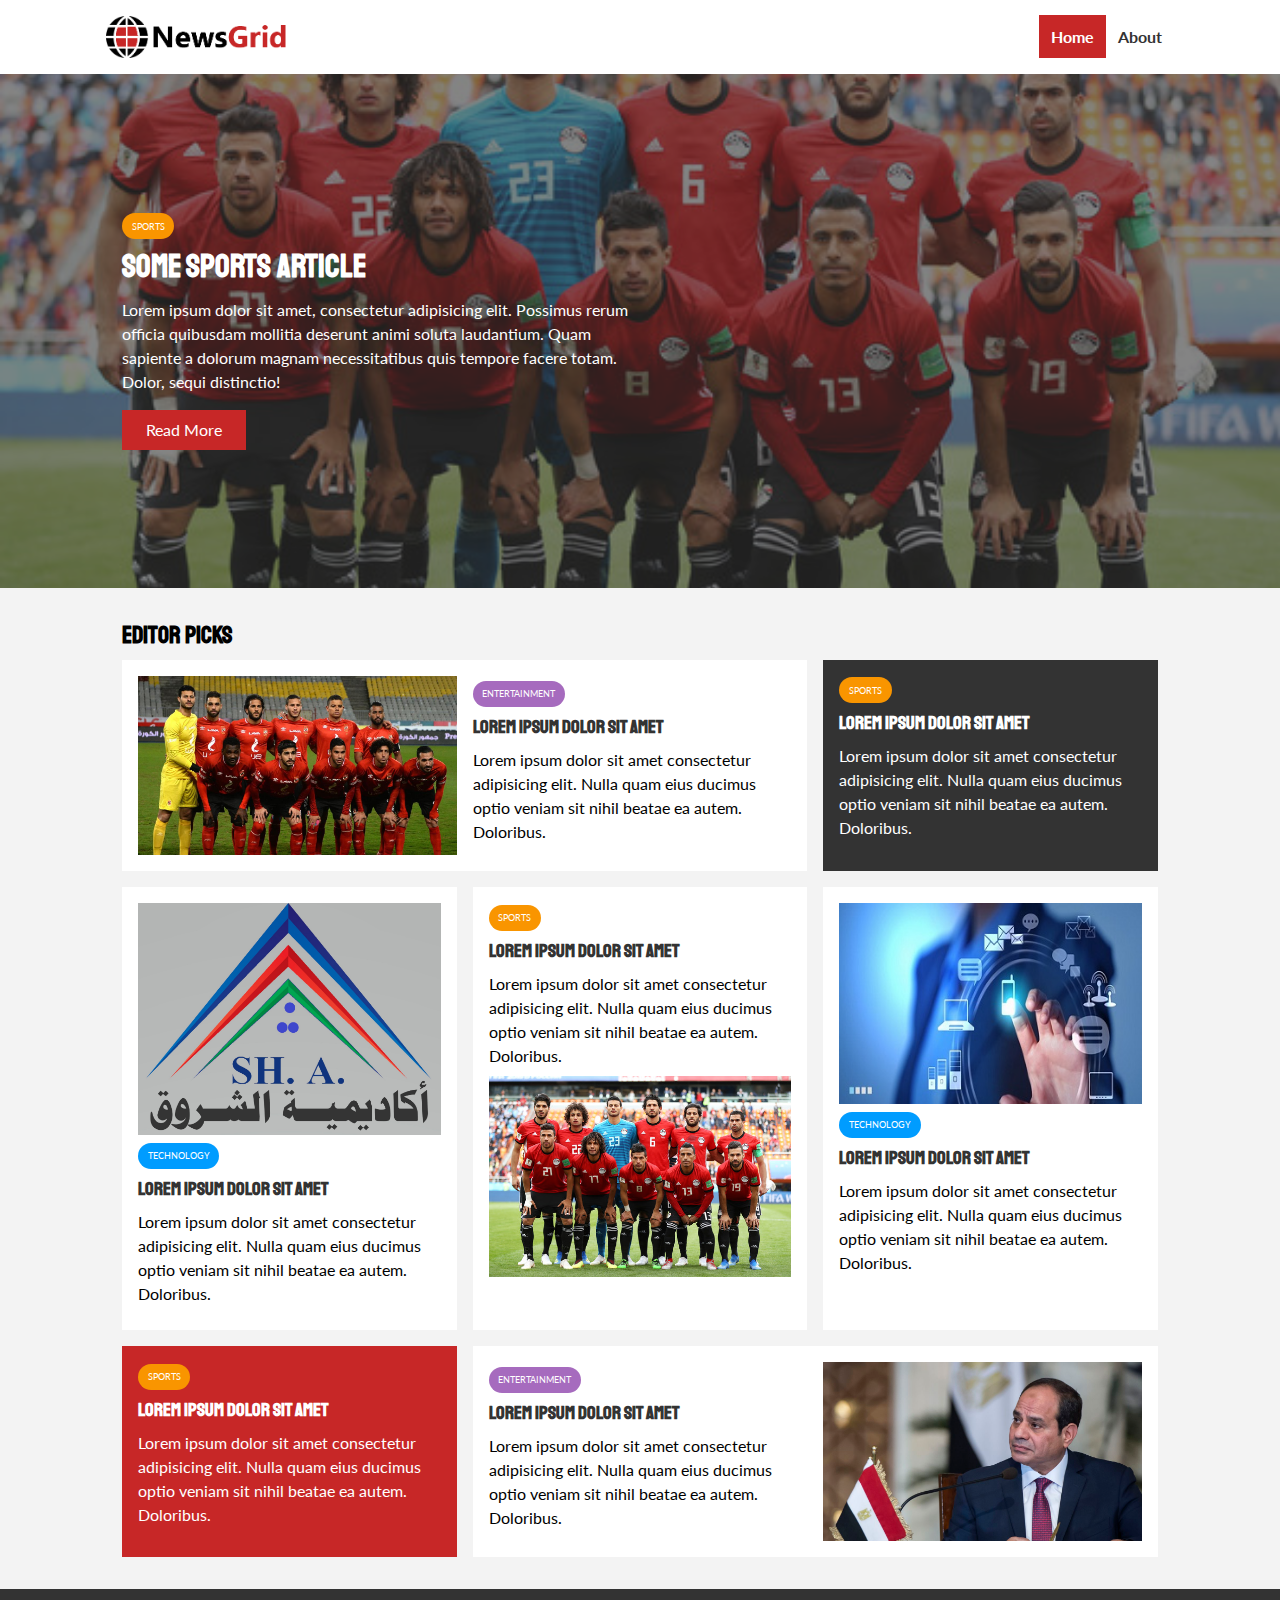
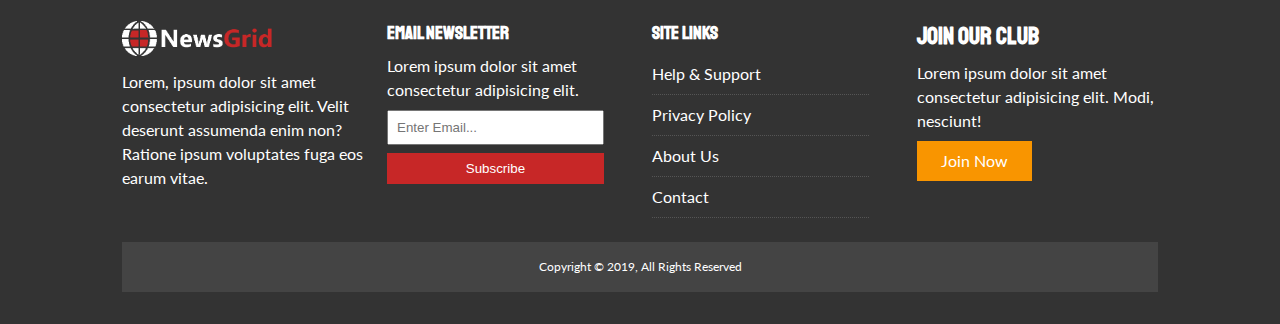
==== index.html @ 61c26cdf "first commit" ====
<!DOCTYPE html>
<html lang="en">
<head>
  <meta charset="UTF-8">
  <meta name="viewport" content="width=device-width, initial-scale=1.0">
  <meta http-equiv="X-UA-Compatible" content="ie=edge">
  <link rel="stylesheet" href="https://use.fontawesome.com/releases/v5.6.3/css/all.css" integrity="sha384-UHRtZLI+pbxtHCWp1t77Bi1L4ZtiqrqD80Kn4Z8NTSRyMA2Fd33n5dQ8lWUE00s/" crossorigin="anonymous">
  <link href="https://fonts.googleapis.com/css?family=Lato|Staatliches" rel="stylesheet">
  <link rel="stylesheet" href="css/style.css">
  <link rel="stylesheet" media="screen and (max-width: 768px)" href="css/mobile.css">
  <link rel="shortcut icon" type="image/x-icon" href="favicon.ico">
  <title>ABDOGrid | Latest News</title>
</head>
<body>
  <nav id="main-nav">
    <div class="container">
      <img src="img/logo.png" alt="NewsGrid" class="logo">
      <div class="social">
        <a href="http://facebook.com" target="_blank"><i class="fab fa-facebook fa-2x"></i></a>
        <a href="http://twitter.com" target="_blank"><i class="fab fa-twitter fa-2x"></i></a>
        <a href="http://instagram.com" target="_blank"><i class="fab fa-instagram fa-2x"></i></a>
        <a href="http://youtube.com" target="_blank"><i class="fab fa-youtube fa-2x"></i></a>
      </div>
      <ul>
        <li><a class="current" href="index.html">Home</a></li>
        <li><a href="about.html">About</a></li>
      </ul>
    </div>
  </nav>

  <!-- Showcase -->
  <header id="showcase">
    <div class="container">
      <div class="showcase-container">
        <div class="showcase-content">
          <div class="category category-sports">Sports</div>
          <h1>Some Sports Article</h1>
          <p>Lorem ipsum dolor sit amet, consectetur adipisicing elit. 
            Possimus rerum officia quibusdam mollitia deserunt animi soluta laudantium. 
            Quam sapiente a dolorum magnam necessitatibus quis tempore facere totam.
             Dolor, sequi distinctio!</p>
          <a href="article.html" class="btn btn-primary">Read More</a>
        </div>
      </div>
    </div>
  </header>

  <!-- Home Articles -->
  <section id="home-articles" class="py-2">
    <div class="container">
        <h2>Editor Picks</h2>
        <div class="articles-container">
          <article class="card">
            <img src="img/Al-Ahly.jpg" alt="">
            <div>
              <div class="category category-ent">Entertainment</div>
              <h3>
                <a href="article.html">Lorem ipsum dolor sit amet</a>
              </h3>
              <p>Lorem ipsum dolor sit amet consectetur adipisicing elit.
                 Nulla quam eius ducimus optio veniam sit nihil beatae ea autem. Doloribus.</p>
            </div>
          </article>
          <article class="card bg-dark">
            <div class="category category-sports">Sports</div>
            <h3>
              <a href="article.html">Lorem ipsum dolor sit amet</a>
            </h3>
            <p>Lorem ipsum dolor sit amet consectetur adipisicing elit. Nulla quam eius ducimus optio veniam sit nihil beatae ea autem. Doloribus.</p>
          </article>
          <article class="card">
            <img src="img/SHA.jpg" alt="">
            <div class="category category-tech">Technology</div>
            <h3>
              <a href="article.html">Lorem ipsum dolor sit amet</a>
            </h3>
            <p>Lorem ipsum dolor sit amet consectetur adipisicing elit. Nulla quam eius ducimus optio veniam sit nihil beatae ea autem. Doloribus.</p>
          </article>
          <article class="card">
            <div class="category category-sports">Sports</div>
            <h3>
              <a href="article.html">Lorem ipsum dolor sit amet</a>
            </h3>
            <p>Lorem ipsum dolor sit amet consectetur adipisicing elit. Nulla quam eius ducimus optio veniam sit nihil beatae ea autem. Doloribus.</p>
            <img src="img/Egypt.jpg" alt="">
          </article>
          <article class="card">
            <img src="img/Egypt and the techology.jpg" alt="">
            <div class="category category-tech">Technology</div>
            <h3>
              <a href="article.html">Lorem ipsum dolor sit amet</a>
            </h3>
            <p>Lorem ipsum dolor sit amet consectetur adipisicing elit. Nulla quam eius ducimus optio veniam sit nihil beatae ea autem. Doloribus.</p>
          </article>
          <article class="card bg-primary">
            <div class="category category-sports">Sports</div>
            <h3>
              <a href="article.html">Lorem ipsum dolor sit amet</a>
            </h3>
            <p>Lorem ipsum dolor sit amet consectetur adipisicing elit. Nulla quam eius ducimus optio veniam sit nihil beatae ea autem. Doloribus.</p>
          </article>
          <article class="card">
            <div>
              <div class="category category-ent">Entertainment</div>
              <h3>
                <a href="article.html">Lorem ipsum dolor sit amet</a>
              </h3>
              <p>Lorem ipsum dolor sit amet consectetur adipisicing elit. Nulla quam eius ducimus optio veniam sit nihil beatae ea autem. Doloribus.</p>
            </div>
            <img src="img/SISI.jpg" alt="">
          </article>
        </div>
    </div>
  </section>

  <!-- Footer -->
  <footer id="main-footer" class="py-2">
    <div class="container footer-container">
      <div>
        <img src="img/logo_light.png" alt="NewsGrid">
        <p>Lorem, ipsum dolor sit amet consectetur adipisicing elit. Velit deserunt assumenda enim non? Ratione ipsum voluptates fuga eos earum vitae.</p>
      </div>
      <div>
        <h3>Email Newsletter</h3>
        <p>Lorem ipsum dolor sit amet consectetur adipisicing elit.</p>
        <form>
          <input type="email" placeholder="Enter Email...">
          <input type="submit" value="Subscribe" class="btn btn-primary">
        </form>
      </div>
      <div>
        <h3>Site Links</h3>
        <ul class="list">
          <li><a href="#">Help & Support</a></li>
          <li><a href="#">Privacy Policy</a></li>
          <li><a href="#">About Us</a></li>
          <li><a href="#">Contact</a></li>
        </ul>
      </div>
      <div>
        <h2>Join Our Club</h2>
        <p>Lorem ipsum dolor sit amet consectetur adipisicing elit. Modi, nesciunt!</p>
        <a href="#" class="btn btn-secondary">Join Now</a>
      </div>
      <div>
        <p>
          Copyright &copy; 2019, All Rights Reserved
        </p>
      </div>
    </div>
  </footer>

</body>
</html>
---- css/style.css ----
:root {
  --primary-color: #c72727;
  --secondary-color: #f99500;
  --light-color: #f3f3f3;
  --dark-color: #333;
  --max-width: 1100px;
}

.category {
  --sports-color: #f99500;
  --ent-color: #a66bbe;
  --tech-color: #009cff;
}

* {
  margin: 0;
  padding: 0;
  box-sizing: border-box;
}

body {
  font-family: 'Lato', sans-serif;
  line-height: 1.5;
  background: var(--light-color);
 
}

a {
  color: #333;
  text-decoration: none;
}

ul {
  list-style: none;
}

p {
  margin: .5rem 0;
}

img {
  width: 100%;
}

h1, h2, h3, h4, h5, h6 {
  font-family: 'Staatliches', cursive;
  margin-bottom: .55rem;
  line-height: 1.3;
}

/* Utility */
.container {
  max-width: var(--max-width);
  margin: auto;
  padding: 0 2rem;
  overflow: hidden;
}

.category {
  display: inline-block;
  color: #fff;
  font-size: 0.55rem;
  text-transform: uppercase;
  padding: 0.4rem 0.6rem;
  border-radius: 15px;
  margin-bottom: 0.5rem;
}

.category-sports { background: var(--sports-color) }
.category-ent { background: var(--ent-color) }
.category-tech { background: var(--tech-color) }

.btn {
  display: inline-block;
  border: none;
  background: var(--dark-color);
  color: #fff;
  padding: 0.5rem 1.5rem;
}

.btn-light { background: var(--light-color) }
.btn-primary { background: var(--primary-color) }
.btn-secondary { background: var(--secondary-color) }

.btn-block {
  display: block;
  width: 100%;
  text-align: center;
}

.btn:hover {
  opacity: 0.9;
}

.card {
  background: #fff;
  padding: 1rem;
}

.bg-dark {
  background: var(--dark-color);
  color: #fff;
}

.bg-primary {
  background: var(--primary-color);
  color: #fff;
}

.bg-secondary {
  background: var(--secondary-color);
  color: #fff;
}

.bg-dark h1,
.bg-dark h2,
.bg-dark h3,
.bg-dark a,
.bg-primary h1,
.bg-primary h2,
.bg-primary h3,
.bg-primary a,
.bg-secondary h1,
.bg-secondary h2,
.bg-secondary h3,
.bg-secondary a {
  color: #fff;
}

.py-1 { padding: 1.5rem 0 }
.py-2 { padding: 2rem 0 }
.py-3 { padding: 3rem 0 }
.p-1 { padding: 1.5rem }
.p-2 { padding: 2rem }
.p-3 { padding: 3rem }

.l-heading {
  font-size: 3rem;
}

.list li {
  padding: .5rem 0;
  border-bottom: #555 dotted 1px;
  width: 90%;
}

.list li a:hover {
  color: var(--primary-color) !important;
}

/* Inner page grid container */
.page-container {
  display: grid;
  grid-template-columns: 5fr 2fr;
  margin: 2rem 0;
  grid-gap: 1.5rem;
}

.page-container > *:first-child {
  grid-row: 1 / span 3;
}

/* Navigation */
#main-nav {
  background: #fff;
  position: sticky;
  top: 0;
  z-index: 2;
}

#main-nav .container {
  display: grid;
  grid-template-columns: 6fr 3fr 2fr;
  padding: 1rem;
  align-items: center;
}

#main-nav .logo {
  width: 180px;
}

#main-nav ul {
  justify-self: end;
  display: flex;
}

#main-nav ul li a {
  padding: 0.75rem;
  font-weight: bold;
}

#main-nav ul li a.current {
  background: var(--primary-color);
  color: #fff;
}

#main-nav ul li a:hover {
  background: var(--light-color);
  color: var(--dark-color);
}

#main-nav .social {
  justify-self: center;
}

#main-nav .social i {
  color: #777;
  margin-right: .5rem;
}

/* Showcase */
#showcase {
  color: #fff;
  background: #333;
  padding: 2rem;
  position: relative;
}

#showcase:before {
  content: '';
  background: url('../img/Egypt.jpg') no-repeat center center/cover;
  position: absolute;
  top: 0;
  left: 0;
  width: 100%;
  height: 100%;
  opacity: 0.4;
}

#showcase .showcase-container {
  display: grid;
  grid-template-columns: repeat(2, 1fr);
  justify-content: center;
  align-items: center;
  height: 50vh;
}

#showcase .showcase-content {
  z-index: 1;
}

#showcase .showcase-content p {
  margin-bottom: 1rem;
}

/* Home Articles */
#home-articles .articles-container {
  display: grid;
  grid-template-columns: repeat(3, 1fr);
  grid-gap: 1rem;
}

#home-articles .articles-container > *:first-child,
#home-articles .articles-container > *:last-child {
  display: grid;
  grid-template-columns: repeat(2, 1fr);
  grid-gap: 1rem;
  align-items: center;
  grid-column: 1 / span 2;
}

#home-articles .articles-container > *:last-child {
  grid-column: 2 / span 2;
}

#article .meta {
  display: flex;
  justify-content: space-between;
  align-items: center;
  background: #eee;
  padding: 0.5rem;
}

#article .meta .category {
  margin-top: 0.4rem;
}

/* Footer */
#main-footer {
  background: var(--dark-color);
  color: #fff;
}

#main-footer img {
  width: 150px;
}

#main-footer a {
  color: #fff;
}

#main-footer .footer-container {
  display: grid;
  grid-template-columns: repeat(4, 1fr);
  grid-gap: 1.5rem;
}

#main-footer .footer-container > *:last-child {
  background: #444;
  grid-column: 1 / span 4;
  padding: .5rem;
  text-align: center;
  font-size: 0.75rem;
}

#main-footer .footer-container input[type='email'] {
  width: 90%;
  padding: 0.5rem;
  margin-bottom: 0.5rem;
}

#main-footer .footer-container input[type='submit'] {
  width: 90%;
}
---- css/mobile.css ----
/* Navigation */
#main-nav .social {
  display: none;
}

#main-nav .container {
  grid-template-columns: 1fr;
  grid-gap: 1.2rem;
}

#main-nav ul,
#main-nav .logo {
  justify-self: center;
}

#main-nav ul li a {
  padding: 0.50rem;
}

#home-articles .articles-container {
  grid-template-columns: repeat(2, 1fr);
}

#home-articles .articles-container > *:first-child,
#home-articles .articles-container > *:last-child {
  grid-template-columns: 1fr;
  grid-column: 1;
}

@media(max-width: 600px) {
  /* Stack Grid Items */
  #showcase .showcase-container,
  #home-articles .articles-container,
  #main-footer .footer-container {
    grid-template-columns: 1fr;
  }

  #main-footer .footer-container > *:last-child {
    grid-column: 1;
  }

  #main-footer .footer-container > *:first-child,
  #main-footer .footer-container > *:nth-child(2){
    border-bottom: #444 dotted 1px;
    padding-bottom: 1rem;
  }

  .page-container {
    grid-template-columns: 1fr;
    text-align: center;
  }

  .page-container > *:first-child {
    grid-row: 1;
  }

  .l-heading {
    font-size: 2rem;
  }
}
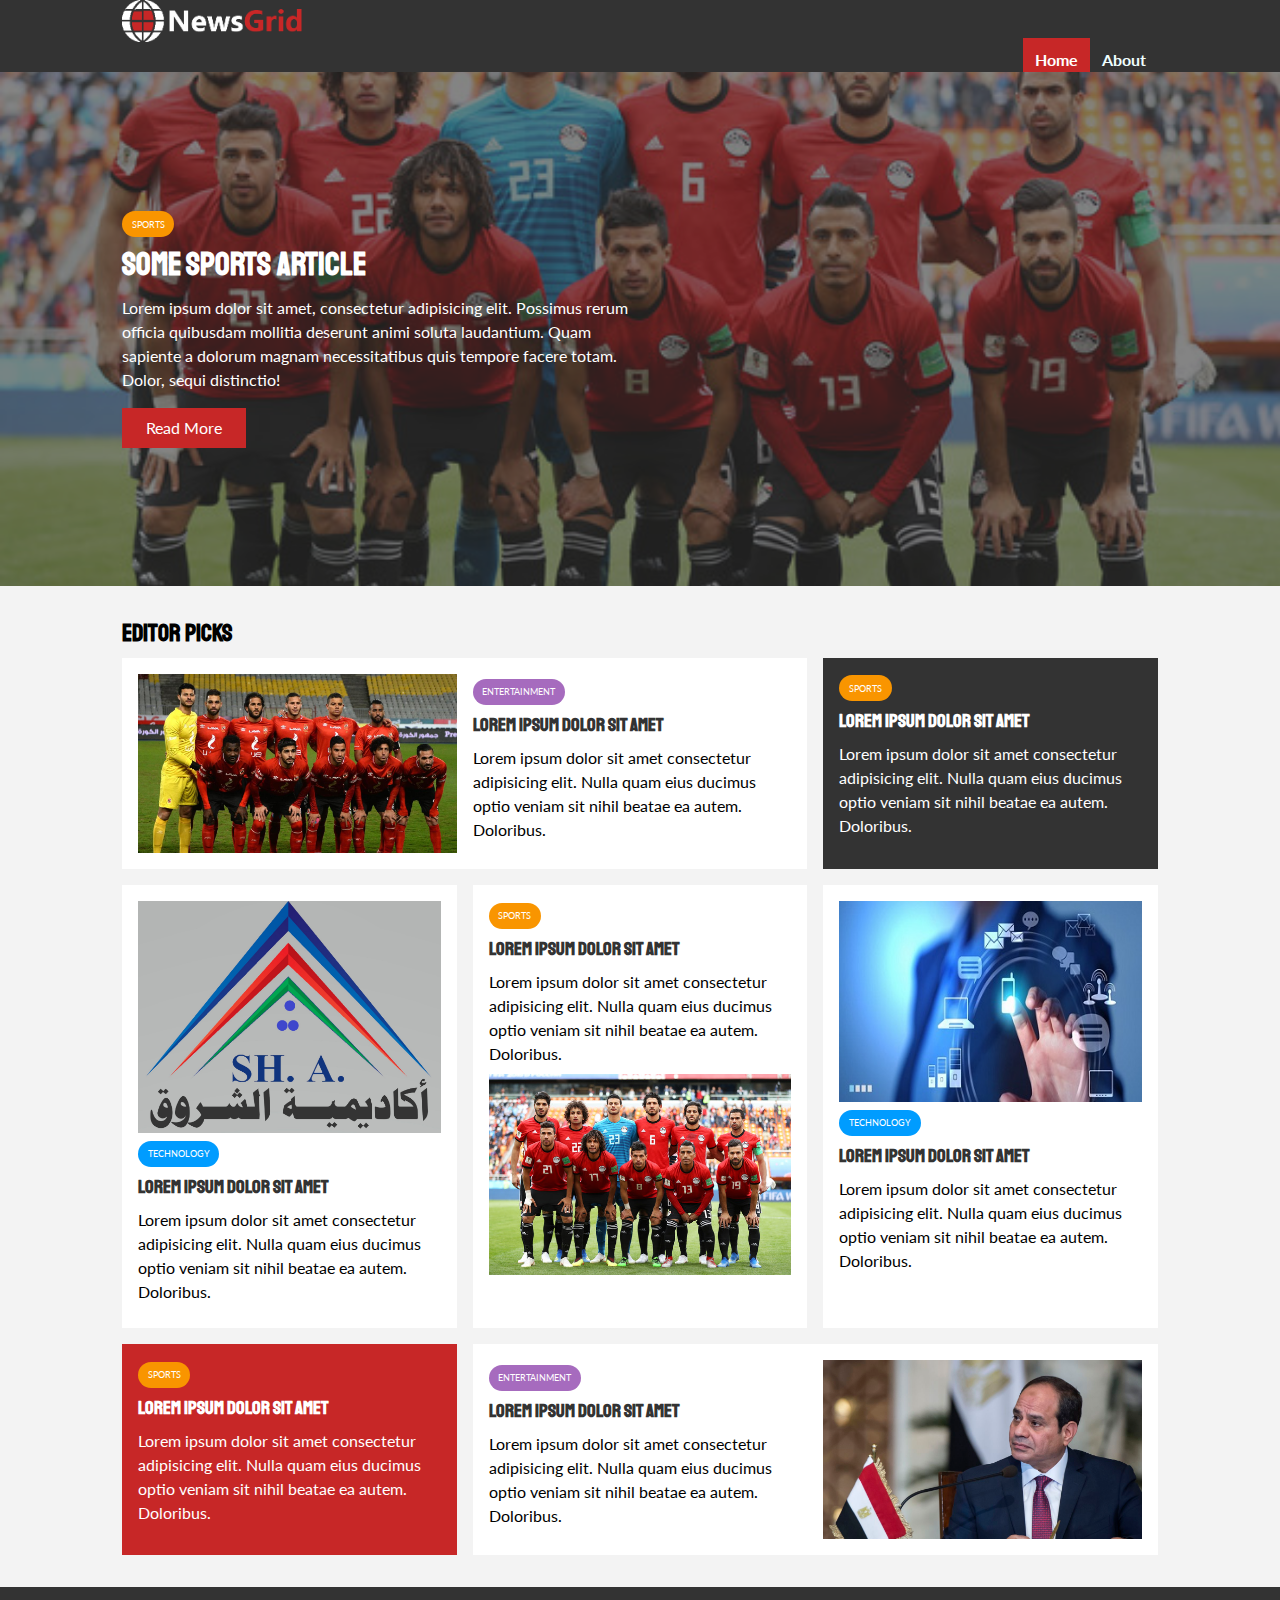
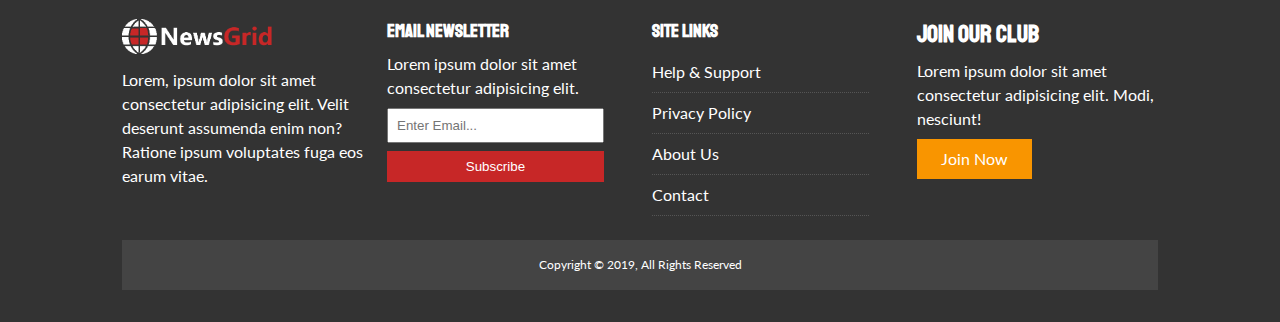
==== commit ab0e30b2: "done" ====
--- a/index.html
+++ b/index.html
@@ -1,64 +1,76 @@
 <!DOCTYPE html>
 <html lang="en">
-<head>
-  <meta charset="UTF-8">
-  <meta name="viewport" content="width=device-width, initial-scale=1.0">
-  <meta http-equiv="X-UA-Compatible" content="ie=edge">
-  <link rel="stylesheet" href="https://use.fontawesome.com/releases/v5.6.3/css/all.css" integrity="sha384-UHRtZLI+pbxtHCWp1t77Bi1L4ZtiqrqD80Kn4Z8NTSRyMA2Fd33n5dQ8lWUE00s/" crossorigin="anonymous">
-  <link href="https://fonts.googleapis.com/css?family=Lato|Staatliches" rel="stylesheet">
-  <link rel="stylesheet" href="css/style.css">
-  <link rel="stylesheet" media="screen and (max-width: 768px)" href="css/mobile.css">
-  <link rel="shortcut icon" type="image/x-icon" href="favicon.ico">
-  <title>ABDOGrid | Latest News</title>
-</head>
-<body>
-  <nav id="main-nav">
-    <div class="container">
-      <img src="img/logo.png" alt="NewsGrid" class="logo">
-      <div class="social">
-        <a href="http://facebook.com" target="_blank"><i class="fab fa-facebook fa-2x"></i></a>
-        <a href="http://twitter.com" target="_blank"><i class="fab fa-twitter fa-2x"></i></a>
-        <a href="http://instagram.com" target="_blank"><i class="fab fa-instagram fa-2x"></i></a>
-        <a href="http://youtube.com" target="_blank"><i class="fab fa-youtube fa-2x"></i></a>
+  <head>
+    <meta charset="UTF-8" />
+    <meta name="viewport" content="width=device-width, initial-scale=1.0" />
+    <meta http-equiv="X-UA-Compatible" content="ie=edge" />
+    <link
+      rel="stylesheet"
+      href="https://use.fontawesome.com/releases/v5.6.3/css/all.css"
+      integrity="sha384-UHRtZLI+pbxtHCWp1t77Bi1L4ZtiqrqD80Kn4Z8NTSRyMA2Fd33n5dQ8lWUE00s/"
+      crossorigin="anonymous"
+    />
+    <link
+      href="https://fonts.googleapis.com/css?family=Lato|Staatliches"
+      rel="stylesheet"
+    />
+    <link rel="stylesheet" href="css/style.css" />
+    <link
+      rel="stylesheet"
+      media="screen and (max-width: 768px)"
+      href="css/mobile.css"
+    />
+    <link rel="shortcut icon" type="image/x-icon" href="favicon.ico" />
+    <title>ABDOGrid | Latest News</title>
+  </head>
+  <body>
+    <nav id="main-nav">
+      <div class="container">
+        <img src="img/logo_light.png" alt="NewsGrid" class="logo" />
+
+        <ul>
+          <li><a class="current" href="index.html">Home</a></li>
+          <li><a href="about.html">About</a></li>
+        </ul>
       </div>
-      <ul>
-        <li><a class="current" href="index.html">Home</a></li>
-        <li><a href="about.html">About</a></li>
-      </ul>
-    </div>
-  </nav>
+    </nav>
 
-  <!-- Showcase -->
-  <header id="showcase">
-    <div class="container">
-      <div class="showcase-container">
-        <div class="showcase-content">
-          <div class="category category-sports">Sports</div>
-          <h1>Some Sports Article</h1>
-          <p>Lorem ipsum dolor sit amet, consectetur adipisicing elit. 
-            Possimus rerum officia quibusdam mollitia deserunt animi soluta laudantium. 
-            Quam sapiente a dolorum magnam necessitatibus quis tempore facere totam.
-             Dolor, sequi distinctio!</p>
-          <a href="article.html" class="btn btn-primary">Read More</a>
+    <!-- Showcase -->
+    <header id="showcase">
+      <div class="container">
+        <div class="showcase-container">
+          <div class="showcase-content">
+            <div class="category category-sports">Sports</div>
+            <h1>Some Sports Article</h1>
+            <p>
+              Lorem ipsum dolor sit amet, consectetur adipisicing elit. Possimus
+              rerum officia quibusdam mollitia deserunt animi soluta laudantium.
+              Quam sapiente a dolorum magnam necessitatibus quis tempore facere
+              totam. Dolor, sequi distinctio!
+            </p>
+            <a href="article.html" class="btn btn-primary">Read More</a>
+          </div>
         </div>
       </div>
-    </div>
-  </header>
+    </header>
 
-  <!-- Home Articles -->
-  <section id="home-articles" class="py-2">
-    <div class="container">
+    <!-- Home Articles -->
+    <section id="home-articles" class="py-2">
+      <div class="container">
         <h2>Editor Picks</h2>
         <div class="articles-container">
           <article class="card">
-            <img src="img/Al-Ahly.jpg" alt="">
+            <img src="img/Al-Ahly.jpg" alt="" />
             <div>
               <div class="category category-ent">Entertainment</div>
               <h3>
                 <a href="article.html">Lorem ipsum dolor sit amet</a>
               </h3>
-              <p>Lorem ipsum dolor sit amet consectetur adipisicing elit.
-                 Nulla quam eius ducimus optio veniam sit nihil beatae ea autem. Doloribus.</p>
+              <p>
+                Lorem ipsum dolor sit amet consectetur adipisicing elit. Nulla
+                quam eius ducimus optio veniam sit nihil beatae ea autem.
+                Doloribus.
+              </p>
             </div>
           </article>
           <article class="card bg-dark">
@@ -66,38 +78,58 @@
             <h3>
               <a href="article.html">Lorem ipsum dolor sit amet</a>
             </h3>
-            <p>Lorem ipsum dolor sit amet consectetur adipisicing elit. Nulla quam eius ducimus optio veniam sit nihil beatae ea autem. Doloribus.</p>
+            <p>
+              Lorem ipsum dolor sit amet consectetur adipisicing elit. Nulla
+              quam eius ducimus optio veniam sit nihil beatae ea autem.
+              Doloribus.
+            </p>
           </article>
           <article class="card">
-            <img src="img/SHA.jpg" alt="">
+            <img src="img/SHA.jpg" alt="" />
             <div class="category category-tech">Technology</div>
             <h3>
               <a href="article.html">Lorem ipsum dolor sit amet</a>
             </h3>
-            <p>Lorem ipsum dolor sit amet consectetur adipisicing elit. Nulla quam eius ducimus optio veniam sit nihil beatae ea autem. Doloribus.</p>
+            <p>
+              Lorem ipsum dolor sit amet consectetur adipisicing elit. Nulla
+              quam eius ducimus optio veniam sit nihil beatae ea autem.
+              Doloribus.
+            </p>
           </article>
           <article class="card">
             <div class="category category-sports">Sports</div>
             <h3>
               <a href="article.html">Lorem ipsum dolor sit amet</a>
             </h3>
-            <p>Lorem ipsum dolor sit amet consectetur adipisicing elit. Nulla quam eius ducimus optio veniam sit nihil beatae ea autem. Doloribus.</p>
-            <img src="img/Egypt.jpg" alt="">
+            <p>
+              Lorem ipsum dolor sit amet consectetur adipisicing elit. Nulla
+              quam eius ducimus optio veniam sit nihil beatae ea autem.
+              Doloribus.
+            </p>
+            <img src="img/Egypt.jpg" alt="" />
           </article>
           <article class="card">
-            <img src="img/Egypt and the techology.jpg" alt="">
+            <img src="img/Egypt and the techology.jpg" alt="" />
             <div class="category category-tech">Technology</div>
             <h3>
               <a href="article.html">Lorem ipsum dolor sit amet</a>
             </h3>
-            <p>Lorem ipsum dolor sit amet consectetur adipisicing elit. Nulla quam eius ducimus optio veniam sit nihil beatae ea autem. Doloribus.</p>
+            <p>
+              Lorem ipsum dolor sit amet consectetur adipisicing elit. Nulla
+              quam eius ducimus optio veniam sit nihil beatae ea autem.
+              Doloribus.
+            </p>
           </article>
           <article class="card bg-primary">
             <div class="category category-sports">Sports</div>
             <h3>
               <a href="article.html">Lorem ipsum dolor sit amet</a>
             </h3>
-            <p>Lorem ipsum dolor sit amet consectetur adipisicing elit. Nulla quam eius ducimus optio veniam sit nihil beatae ea autem. Doloribus.</p>
+            <p>
+              Lorem ipsum dolor sit amet consectetur adipisicing elit. Nulla
+              quam eius ducimus optio veniam sit nihil beatae ea autem.
+              Doloribus.
+            </p>
           </article>
           <article class="card">
             <div>
@@ -105,50 +137,58 @@
               <h3>
                 <a href="article.html">Lorem ipsum dolor sit amet</a>
               </h3>
-              <p>Lorem ipsum dolor sit amet consectetur adipisicing elit. Nulla quam eius ducimus optio veniam sit nihil beatae ea autem. Doloribus.</p>
+              <p>
+                Lorem ipsum dolor sit amet consectetur adipisicing elit. Nulla
+                quam eius ducimus optio veniam sit nihil beatae ea autem.
+                Doloribus.
+              </p>
             </div>
-            <img src="img/SISI.jpg" alt="">
+            <img src="img/SISI.jpg" alt="" />
           </article>
         </div>
-    </div>
-  </section>
+      </div>
+    </section>
 
-  <!-- Footer -->
-  <footer id="main-footer" class="py-2">
-    <div class="container footer-container">
-      <div>
-        <img src="img/logo_light.png" alt="NewsGrid">
-        <p>Lorem, ipsum dolor sit amet consectetur adipisicing elit. Velit deserunt assumenda enim non? Ratione ipsum voluptates fuga eos earum vitae.</p>
+    <!-- Footer -->
+    <footer id="main-footer" class="py-2">
+      <div class="container footer-container">
+        <div>
+          <img src="img/logo_light.png" alt="NewsGrid" />
+          <p>
+            Lorem, ipsum dolor sit amet consectetur adipisicing elit. Velit
+            deserunt assumenda enim non? Ratione ipsum voluptates fuga eos earum
+            vitae.
+          </p>
+        </div>
+        <div>
+          <h3>Email Newsletter</h3>
+          <p>Lorem ipsum dolor sit amet consectetur adipisicing elit.</p>
+          <form>
+            <input type="email" placeholder="Enter Email..." />
+            <input type="submit" value="Subscribe" class="btn btn-primary" />
+          </form>
+        </div>
+        <div>
+          <h3>Site Links</h3>
+          <ul class="list">
+            <li><a href="#">Help & Support</a></li>
+            <li><a href="#">Privacy Policy</a></li>
+            <li><a href="#">About Us</a></li>
+            <li><a href="#">Contact</a></li>
+          </ul>
+        </div>
+        <div>
+          <h2>Join Our Club</h2>
+          <p>
+            Lorem ipsum dolor sit amet consectetur adipisicing elit. Modi,
+            nesciunt!
+          </p>
+          <a href="#" class="btn btn-secondary">Join Now</a>
+        </div>
+        <div>
+          <p>Copyright &copy; 2019, All Rights Reserved</p>
+        </div>
       </div>
-      <div>
-        <h3>Email Newsletter</h3>
-        <p>Lorem ipsum dolor sit amet consectetur adipisicing elit.</p>
-        <form>
-          <input type="email" placeholder="Enter Email...">
-          <input type="submit" value="Subscribe" class="btn btn-primary">
-        </form>
-      </div>
-      <div>
-        <h3>Site Links</h3>
-        <ul class="list">
-          <li><a href="#">Help & Support</a></li>
-          <li><a href="#">Privacy Policy</a></li>
-          <li><a href="#">About Us</a></li>
-          <li><a href="#">Contact</a></li>
-        </ul>
-      </div>
-      <div>
-        <h2>Join Our Club</h2>
-        <p>Lorem ipsum dolor sit amet consectetur adipisicing elit. Modi, nesciunt!</p>
-        <a href="#" class="btn btn-secondary">Join Now</a>
-      </div>
-      <div>
-        <p>
-          Copyright &copy; 2019, All Rights Reserved
-        </p>
-      </div>
-    </div>
-  </footer>
-
-</body>
-</html>+    </footer>
+  </body>
+</html>
--- a/css/style.css
+++ b/css/style.css
@@ -22,7 +22,7 @@
   font-family: 'Lato', sans-serif;
   line-height: 1.5;
   background: var(--light-color);
- 
+  
 }
 
 a {
@@ -150,29 +150,29 @@
 
 /* Inner page grid container */
 .page-container {
-  display: grid;
-  grid-template-columns: 5fr 2fr;
-  margin: 2rem 0;
-  grid-gap: 1.5rem;
+  /*display: grid;*/
+ /* grid-template-columns: 5fr 2fr;*/
+/*  margin: 2rem 0;
+  grid-gap: 1.5rem;*/
 }
 
 .page-container > *:first-child {
-  grid-row: 1 / span 3;
+ /* grid-row: 1 / span 3;*/
 }
 
 /* Navigation */
 #main-nav {
-  background: #fff;
+  background: #333;
   position: sticky;
   top: 0;
   z-index: 2;
 }
 
 #main-nav .container {
-  display: grid;
+ /* display: grid;
   grid-template-columns: 6fr 3fr 2fr;
   padding: 1rem;
-  align-items: center;
+  align-items: center;*/
 }
 
 #main-nav .logo {
@@ -187,6 +187,7 @@
 #main-nav ul li a {
   padding: 0.75rem;
   font-weight: bold;
+  color: azure;
 }
 
 #main-nav ul li a.current {
@@ -204,7 +205,7 @@
 }
 
 #main-nav .social i {
-  color: #777;
+  color: #009cff;
   margin-right: .5rem;
 }
 
